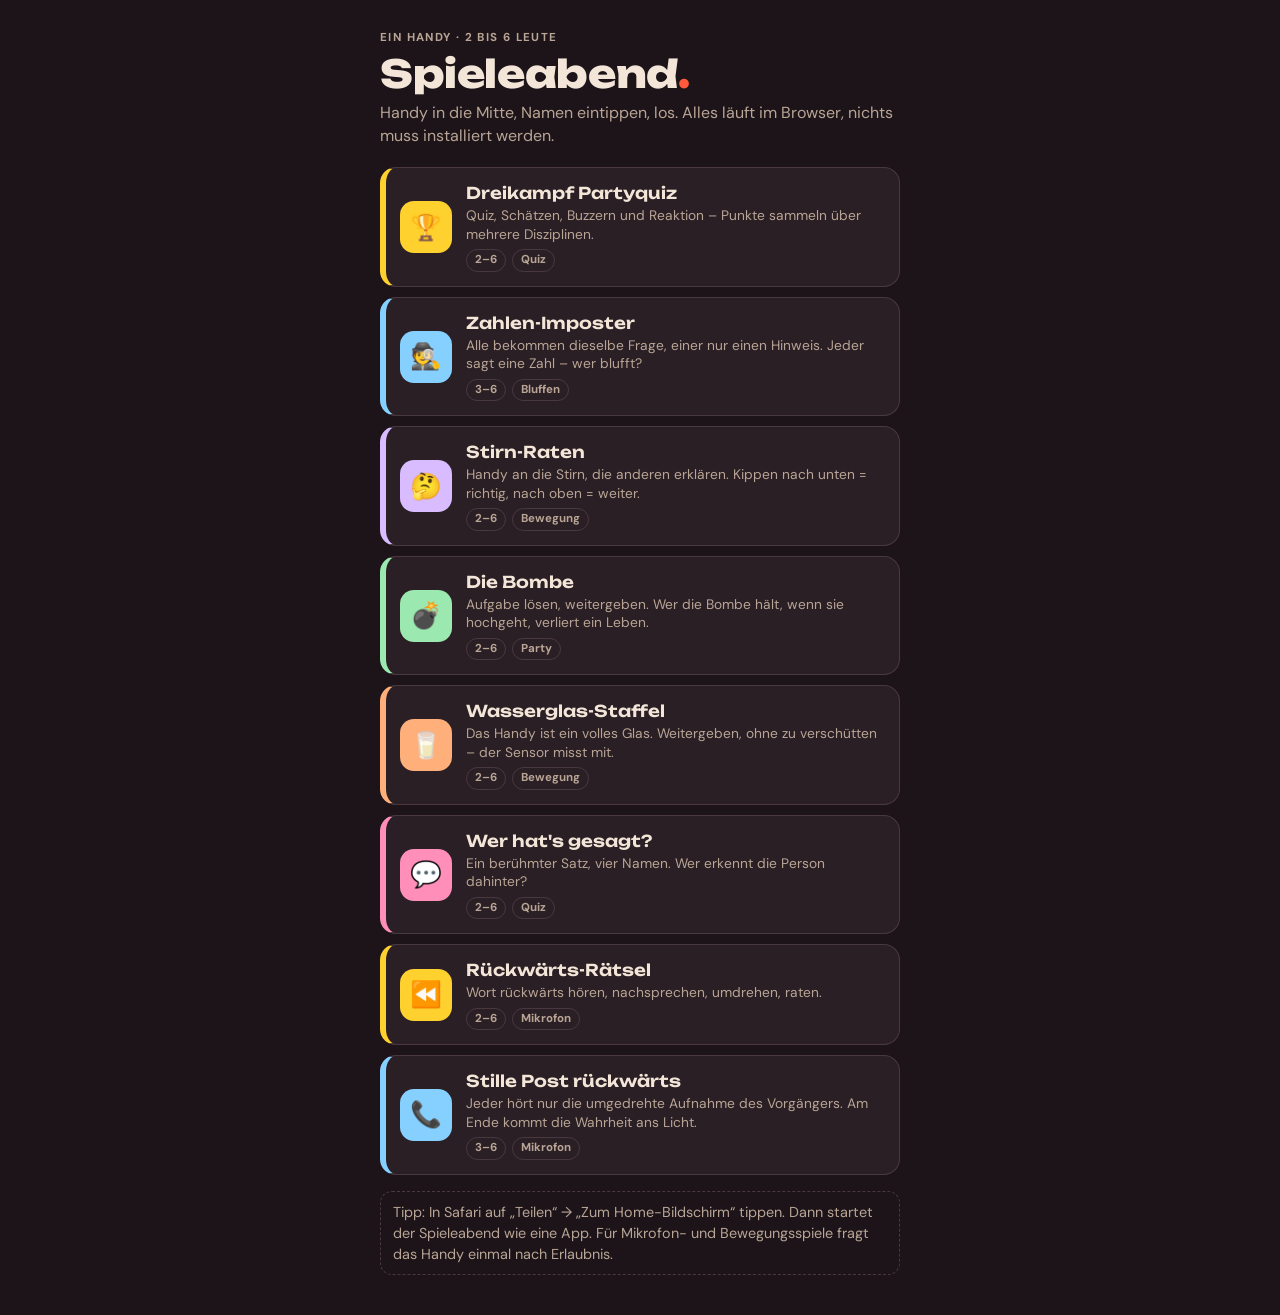
==== index.html @ 76e8e2db "Spieleabend: alle Spiele aus workspace- übernommen Co-Authored-By: Claude Opus 5.5 <noreply@anthropi" ====
<!doctype html>
<html lang="de">
<head>
<meta charset="utf-8">
<meta name="viewport" content="width=device-width,initial-scale=1,viewport-fit=cover">
<meta name="apple-mobile-web-app-capable" content="yes">
<meta name="apple-mobile-web-app-title" content="Spieleabend">
<meta name="theme-color" content="#1c1418">
<title>Spieleabend</title>
<link rel="stylesheet" href="https://fonts.googleapis.com/css2?family=Unbounded:wght@600;800&family=DM+Sans:wght@400;600;700&display=swap">
<link rel="stylesheet" href="common.css">
<style>
.hero{padding-block:18px 4px;display:flex;flex-direction:column;gap:8px}
.hero h1{font-size:2.4rem;line-height:1}
.hero h1 span{color:var(--accent)}
.games{display:flex;flex-direction:column;gap:10px}
.g{display:grid;grid-template-columns:52px 1fr;gap:14px;align-items:center;padding:14px;background:var(--deck);border:1px solid var(--line);border-radius:16px;color:var(--fg);text-decoration:none;border-left:6px solid var(--pc)}
.g:active{background:var(--deck2)}
.g .ico{width:52px;height:52px;border-radius:14px;background:var(--pc);display:grid;place-items:center;font-size:1.6rem}
.g b{display:block;font-family:var(--display);font-weight:600;font-size:1.02rem}
.g small{display:block;color:var(--muted);font-size:.86rem;line-height:1.35}
.tags{display:flex;gap:6px;flex-wrap:wrap;margin-top:6px}
.tags i{font-style:normal;font-size:.72rem;font-weight:700;padding:2px 8px;border-radius:99px;border:1px solid var(--line);color:var(--muted)}
</style>
</head>
<body>
<div class="wrap">
  <header class="hero">
    <span class="label">Ein Handy · 2 bis 6 Leute</span>
    <h1>Spiele&shy;abend<span>.</span></h1>
    <p class="muted">Handy in die Mitte, Namen eintippen, los. Alles läuft im Browser, nichts muss installiert werden.</p>
  </header>

  <nav class="games">
    <a class="g pc0" href="dreikampf/"><span class="ico">🏆</span><span><b>Dreikampf Partyquiz</b><small>Quiz, Schätzen, Buzzern und Reaktion – Punkte sammeln über mehrere Disziplinen.</small><span class="tags"><i>2–6</i><i>Quiz</i></span></span></a>
    <a class="g pc1" href="zahlen-imposter/"><span class="ico">🕵️</span><span><b>Zahlen-Imposter</b><small>Alle bekommen dieselbe Frage, einer nur einen Hinweis. Jeder sagt eine Zahl – wer blufft?</small><span class="tags"><i>3–6</i><i>Bluffen</i></span></span></a>
    <a class="g pc2" href="stirn-raten/"><span class="ico">🤔</span><span><b>Stirn-Raten</b><small>Handy an die Stirn, die anderen erklären. Kippen nach unten = richtig, nach oben = weiter.</small><span class="tags"><i>2–6</i><i>Bewegung</i></span></span></a>
    <a class="g pc3" href="die-bombe/"><span class="ico">💣</span><span><b>Die Bombe</b><small>Aufgabe lösen, weitergeben. Wer die Bombe hält, wenn sie hochgeht, verliert ein Leben.</small><span class="tags"><i>2–6</i><i>Party</i></span></span></a>
    <a class="g pc4" href="heisse-kartoffel/"><span class="ico">🥛</span><span><b>Wasserglas-Staffel</b><small>Das Handy ist ein volles Glas. Weitergeben, ohne zu verschütten – der Sensor misst mit.</small><span class="tags"><i>2–6</i><i>Bewegung</i></span></span></a>
    <a class="g pc5" href="wer-hats-gesagt/"><span class="ico">💬</span><span><b>Wer hat's gesagt?</b><small>Ein berühmter Satz, vier Namen. Wer erkennt die Person dahinter?</small><span class="tags"><i>2–6</i><i>Quiz</i></span></span></a>
    <a class="g pc0" href="rueckwaerts-raetsel/"><span class="ico">⏪</span><span><b>Rückwärts-Rätsel</b><small>Wort rückwärts hören, nachsprechen, umdrehen, raten.</small><span class="tags"><i>2–6</i><i>Mikrofon</i></span></span></a>
    <a class="g pc1" href="stille-post-rueckwaerts/"><span class="ico">📞</span><span><b>Stille Post rückwärts</b><small>Jeder hört nur die umgedrehte Aufnahme des Vorgängers. Am Ende kommt die Wahrheit ans Licht.</small><span class="tags"><i>3–6</i><i>Mikrofon</i></span></span></a>
  </nav>

  <p class="hint">Tipp: In Safari auf „Teilen“ → „Zum Home-Bildschirm“ tippen. Dann startet der Spieleabend wie eine App. Für Mikrofon- und Bewegungsspiele fragt das Handy einmal nach Erlaubnis.</p>
</div>
</body>
</html>
---- common.css ----
/* Spieleabend – gemeinsame Basis. Eine Spalte, Handy zuerst, dunkles "Wohnzimmer bei Nacht" mit Spielerfarben */
:root{
  --bg:#1c1418; --deck:#2a1f24; --deck2:#35272d; --line:#4a3840;
  --fg:#f3e6d8; --muted:#b9a596; --accent:#ff5a3c; --tape:#8a5a3c; --ok:#7fd18b; --bad:#ff7a7a;
  --c0:#FFD12E; --c1:#86D0FF; --c2:#D9BBFF; --c3:#9BE8B0; --c4:#FFB07A; --c5:#FF8FB8;
  --display:"Unbounded","Arial Black",system-ui,sans-serif;
  --body:"DM Sans",system-ui,-apple-system,"Segoe UI",sans-serif;
  color-scheme:dark;
}
*{box-sizing:border-box}
html{-webkit-text-size-adjust:100%;touch-action:manipulation}
html,body{background:var(--bg);color:var(--fg);margin:0}
:root{padding-top:env(safe-area-inset-top,0px);padding-bottom:env(safe-area-inset-bottom,0px)}
body{font-family:var(--body);font-size:16px;line-height:1.45;min-height:100%;-webkit-tap-highlight-color:transparent;
  padding-left:max(16px,env(safe-area-inset-left,0px));padding-right:max(16px,env(safe-area-inset-right,0px));padding-block:12px 40px}
body::before{content:"";position:fixed;inset:0 0 auto;height:env(safe-area-inset-top,0px);z-index:10;background:var(--bg)}
[hidden]{display:none!important}
.wrap{max-width:520px;margin:0 auto;display:flex;flex-direction:column;gap:16px}
h1{font-family:var(--display);font-weight:800;font-size:1.7rem;margin:0;letter-spacing:-.01em;text-wrap:balance}
h2{font-family:var(--display);font-weight:600;font-size:1.15rem;margin:0;text-wrap:balance}
p{margin:0}
.muted{color:var(--muted)} .small{font-size:.875rem}
.label{font-size:.72rem;text-transform:uppercase;letter-spacing:.12em;color:var(--muted);font-weight:700}
.card{background:var(--deck);border:1px solid var(--line);border-radius:18px;padding:18px;display:flex;flex-direction:column;gap:12px}
.center{text-align:center;align-items:center}
.center > button{align-self:stretch}
input[type=text],input[type=number],select{width:100%;font:inherit;font-size:1.05rem;padding:13px 14px;border-radius:12px;border:1px solid var(--line);background:var(--bg);color:var(--fg)}
:focus-visible{outline:3px solid var(--accent);outline-offset:2px}
.row{display:flex;gap:10px;flex-wrap:wrap}
.row > *{flex:1 1 130px}
button{font:inherit;font-weight:700;font-size:1rem;border-radius:14px;border:1px solid var(--line);background:var(--deck2);color:var(--fg);padding:14px;min-height:54px;cursor:pointer;touch-action:manipulation;-webkit-user-select:none;user-select:none}
button:disabled{opacity:.4;cursor:default}
button.primary{background:var(--fg);color:var(--bg);border-color:var(--fg)}
button.hot{background:var(--accent);border-color:var(--accent);color:#1c1418}
button.ghost{background:transparent}
button.okb{background:var(--ok);border-color:var(--ok);color:#10200f}
button.badb{background:var(--bad);border-color:var(--bad);color:#2a0d0d}
.big{font-family:var(--display);font-size:2rem;font-weight:800;word-break:break-word;text-wrap:balance;line-height:1.15}
.huge{font-family:var(--display);font-size:3.2rem;font-weight:800;line-height:1;font-variant-numeric:tabular-nums}
.hint{font-size:.9rem;color:var(--muted);background:var(--bg);border:1px dashed var(--line);border-radius:12px;padding:10px 12px}
.back{color:var(--muted);text-decoration:none;font-size:.9rem;font-weight:700}
.top{display:flex;justify-content:space-between;align-items:center;gap:10px}

/* Spielerfarben */
.pc0{--pc:var(--c0)}.pc1{--pc:var(--c1)}.pc2{--pc:var(--c2)}.pc3{--pc:var(--c3)}.pc4{--pc:var(--c4)}.pc5{--pc:var(--c5)}
.chip{display:inline-flex;align-items:center;gap:6px;font-weight:700}
.chip::before{content:"";width:12px;height:12px;border-radius:50%;background:var(--pc);flex:none}

/* Punktestand */
.board{position:sticky;top:env(safe-area-inset-top,0px);z-index:5;display:grid;grid-template-columns:repeat(auto-fit,minmax(74px,1fr));gap:6px;background:var(--bg);padding-block:4px}
.board .pl{background:var(--deck);border:1px solid var(--line);border-bottom:4px solid var(--pc);border-radius:12px;padding:6px 8px;min-width:0}
.board .pl.on{background:var(--deck2);border-color:var(--pc)}
.board .pl.out{opacity:.35}
.board .n{display:block;font-size:.8rem;font-weight:700;white-space:nowrap;overflow:hidden;text-overflow:ellipsis}
.board .s{font-family:var(--display);font-size:1.2rem;font-variant-numeric:tabular-nums}

/* Setup */
.count{display:grid;grid-template-columns:repeat(5,1fr);gap:6px}
.count button{min-height:48px;padding:6px;font-family:var(--display)}
.count button.on{background:var(--fg);color:var(--bg)}
.names{display:flex;flex-direction:column;gap:8px}
.names .nm{display:grid;grid-template-columns:14px 1fr;gap:10px;align-items:center}
.names .nm::before{content:"";width:14px;height:14px;border-radius:50%;background:var(--pc)}
.seg{display:grid;grid-template-columns:repeat(auto-fit,minmax(80px,1fr));gap:6px}
.seg button{min-height:48px;padding:6px}
.seg button.on{background:var(--fg);color:var(--bg)}

/* Ergebnisliste */
.rank{display:flex;flex-direction:column;gap:6px;width:100%}
.rank .r{display:grid;grid-template-columns:2em 1fr auto;gap:8px;align-items:center;padding:10px 12px;background:var(--bg);border-radius:12px;border-left:5px solid var(--pc);text-align:left}
.rank .r b:last-child{font-family:var(--display);font-variant-numeric:tabular-nums}

/* Glücksrad */
.wheelbox{position:relative;width:min(100%,300px);aspect-ratio:1;margin:4px auto}
.wheelbox svg{width:100%;height:100%;transition:transform 4s cubic-bezier(.13,.67,.12,1)}
.wheelbox svg text{font:700 12px var(--body);fill:#1c1418}
.wheelbox .pin{position:absolute;left:50%;top:-8px;margin-left:-13px;border:13px solid transparent;border-top:24px solid var(--fg);z-index:2}

@media (prefers-reduced-motion:reduce){*{animation:none!important;transition:none!important}}

/* Aufnahme (Rückwärts-Spiele) */
button.rec{background:var(--accent);border-color:var(--accent);color:#1c1418;font-size:1.1rem}
button.rec.on{animation:pulse 1s infinite}
button.play{background:var(--tape);border-color:var(--tape)}
@keyframes pulse{50%{opacity:.6}}
canvas.wave{width:100%;height:56px;display:block;border-radius:10px;background:var(--bg)}
.status{font-size:.9rem;color:var(--muted);min-height:1.3em}
.step{display:flex;gap:10px;align-items:center}
.step b{font-family:var(--display);font-size:.8rem;width:26px;height:26px;border-radius:50%;display:grid;place-items:center;background:var(--tape);color:var(--fg);flex:none}
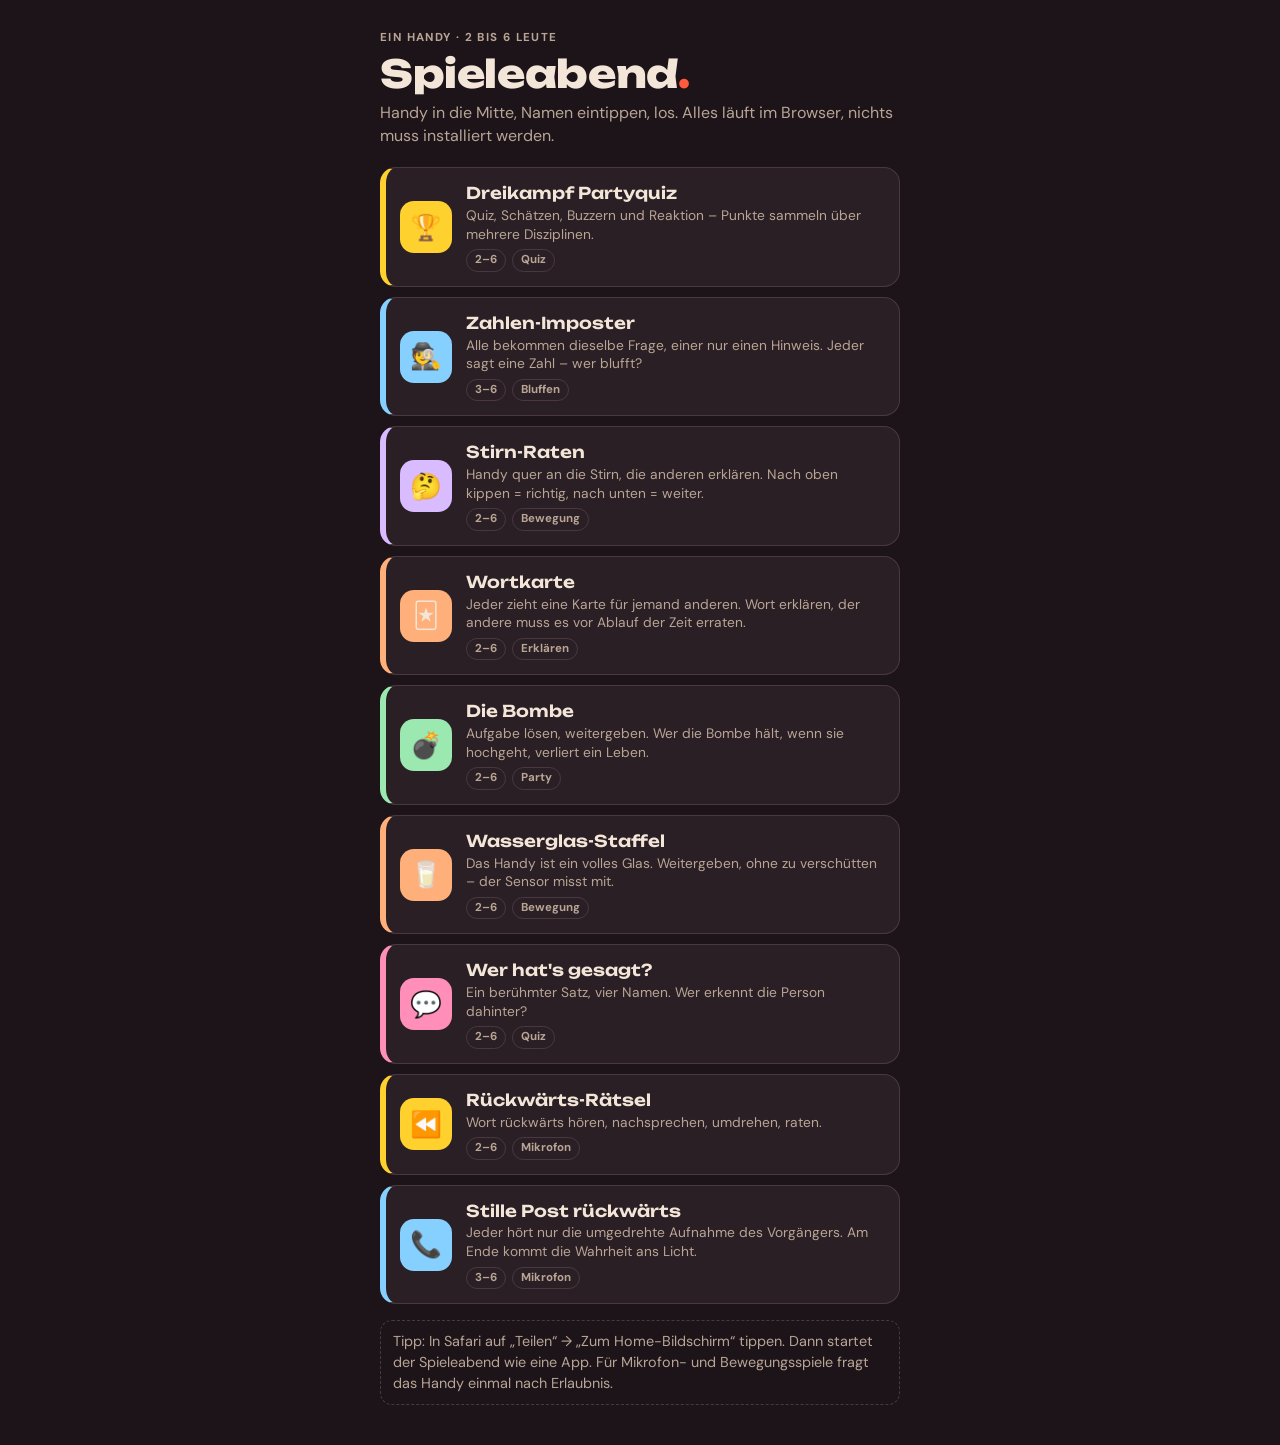
==== commit 631d5d11: "Neues Spiel: Wortkarte (Karte für jemand anderen, Wort erklären, Zeit läuft) Co-Authored-By: Claude " ====
--- a/index.html
+++ b/index.html
@@ -34,7 +34,8 @@
   <nav class="games">
     <a class="g pc0" href="dreikampf/"><span class="ico">🏆</span><span><b>Dreikampf Partyquiz</b><small>Quiz, Schätzen, Buzzern und Reaktion – Punkte sammeln über mehrere Disziplinen.</small><span class="tags"><i>2–6</i><i>Quiz</i></span></span></a>
     <a class="g pc1" href="zahlen-imposter/"><span class="ico">🕵️</span><span><b>Zahlen-Imposter</b><small>Alle bekommen dieselbe Frage, einer nur einen Hinweis. Jeder sagt eine Zahl – wer blufft?</small><span class="tags"><i>3–6</i><i>Bluffen</i></span></span></a>
-    <a class="g pc2" href="stirn-raten/"><span class="ico">🤔</span><span><b>Stirn-Raten</b><small>Handy an die Stirn, die anderen erklären. Kippen nach unten = richtig, nach oben = weiter.</small><span class="tags"><i>2–6</i><i>Bewegung</i></span></span></a>
+    <a class="g pc2" href="stirn-raten/"><span class="ico">🤔</span><span><b>Stirn-Raten</b><small>Handy quer an die Stirn, die anderen erklären. Nach oben kippen = richtig, nach unten = weiter.</small><span class="tags"><i>2–6</i><i>Bewegung</i></span></span></a>
+    <a class="g pc4" href="wortkarte/"><span class="ico">🃏</span><span><b>Wortkarte</b><small>Jeder zieht eine Karte für jemand anderen. Wort erklären, der andere muss es vor Ablauf der Zeit erraten.</small><span class="tags"><i>2–6</i><i>Erklären</i></span></span></a>
     <a class="g pc3" href="die-bombe/"><span class="ico">💣</span><span><b>Die Bombe</b><small>Aufgabe lösen, weitergeben. Wer die Bombe hält, wenn sie hochgeht, verliert ein Leben.</small><span class="tags"><i>2–6</i><i>Party</i></span></span></a>
     <a class="g pc4" href="heisse-kartoffel/"><span class="ico">🥛</span><span><b>Wasserglas-Staffel</b><small>Das Handy ist ein volles Glas. Weitergeben, ohne zu verschütten – der Sensor misst mit.</small><span class="tags"><i>2–6</i><i>Bewegung</i></span></span></a>
     <a class="g pc5" href="wer-hats-gesagt/"><span class="ico">💬</span><span><b>Wer hat's gesagt?</b><small>Ein berühmter Satz, vier Namen. Wer erkennt die Person dahinter?</small><span class="tags"><i>2–6</i><i>Quiz</i></span></span></a>
